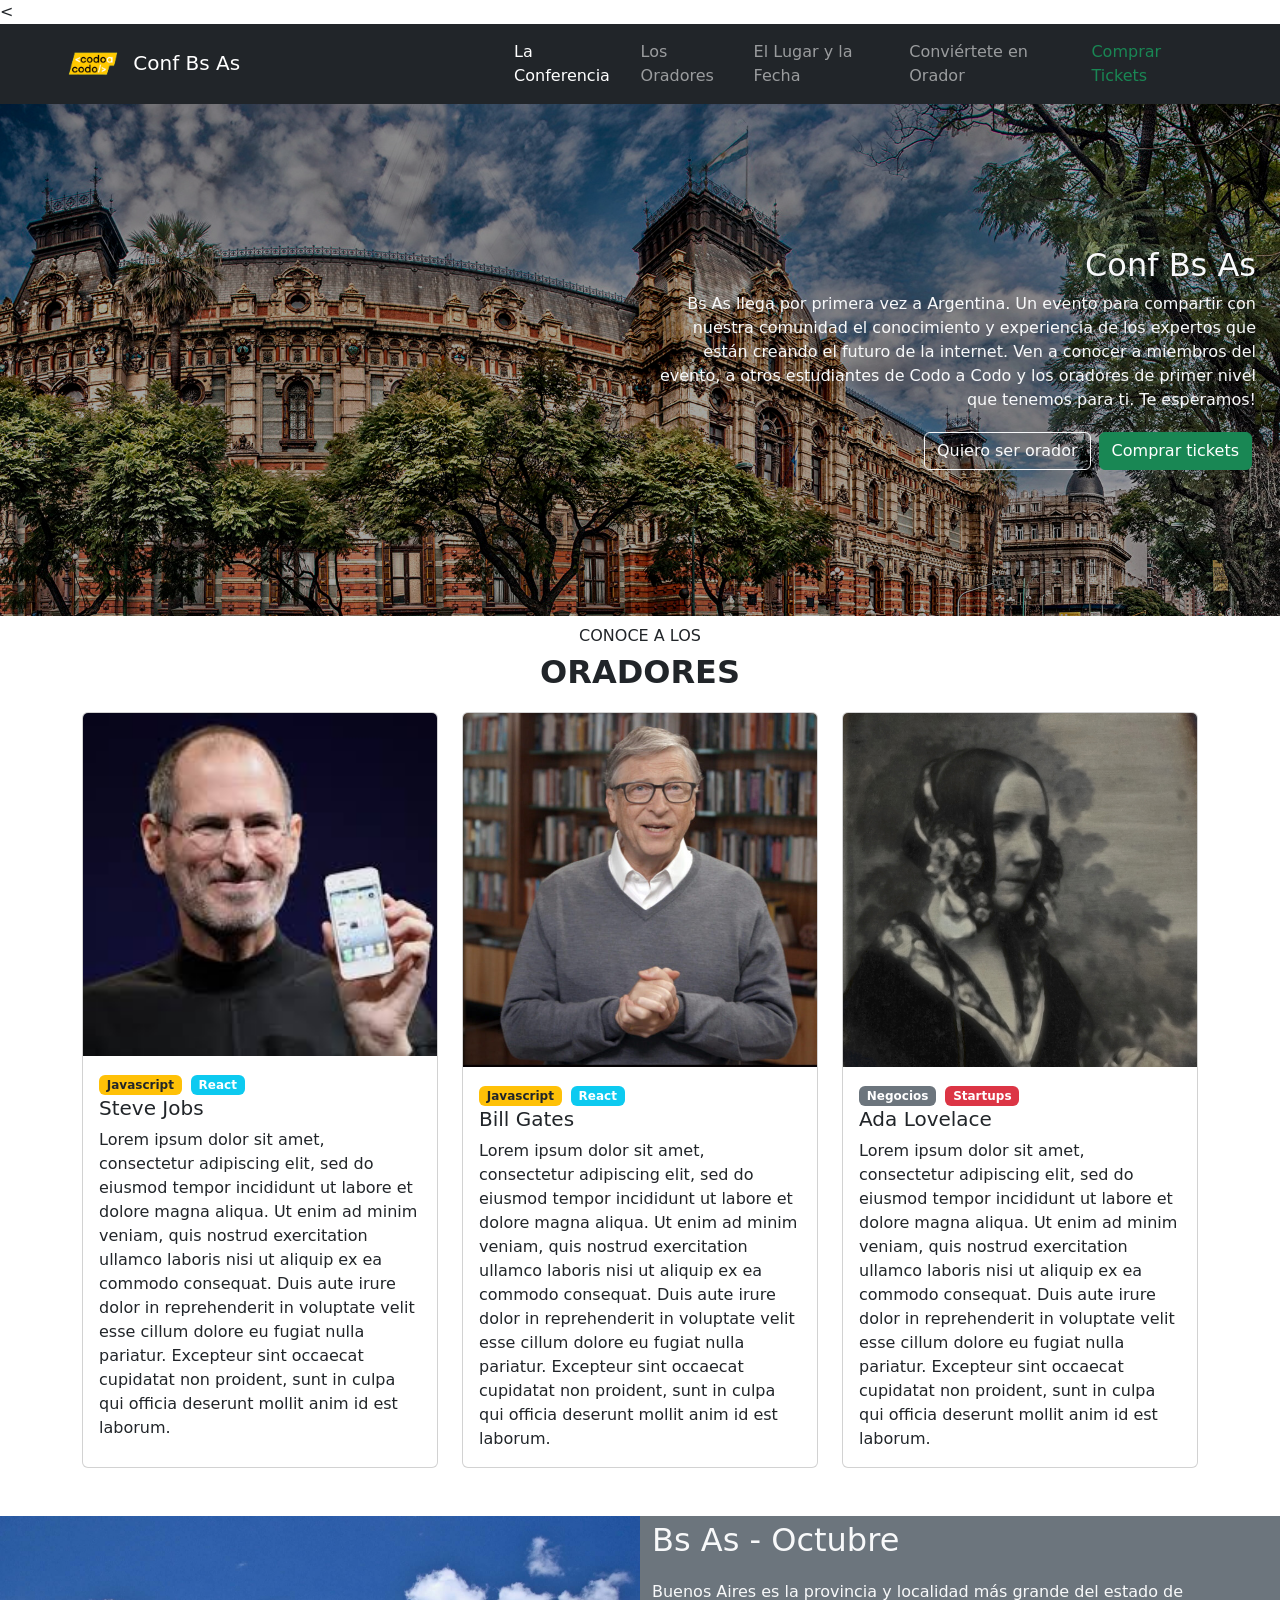
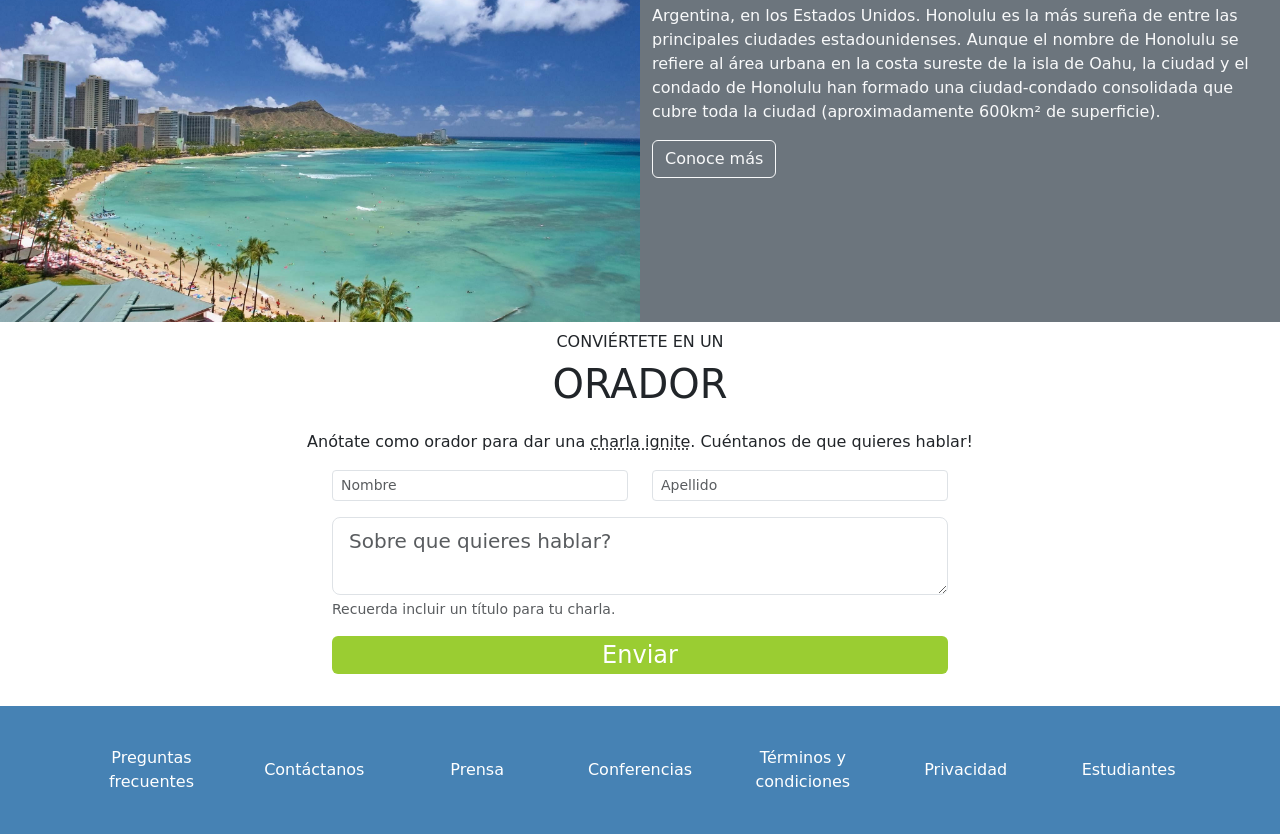
==== tp-integrador/tpIntegrador.html @ d785b854 "cambio de nombre a una carpeta" ====
<<!DOCTYPE html>
<html>
<head>
    <meta charset="utf-8">
    <meta name="viewport" content="width=device-width, initial-scale=1">
    <meta name="author" content="Marcos Daniel Saguier">
    <!-- Bootstrap CSS -->
    <link href="https://cdn.jsdelivr.net/npm/bootstrap@5.1.1/dist/css/bootstrap.min.css" rel="stylesheet" integrity="sha384-F3w7mX95PdgyTmZZMECAngseQB83DfGTowi0iMjiWaeVhAn4FJkqJByhZMI3AhiU" crossorigin="anonymous">
    <link rel="stylesheet" href="css/style.css">
    <title>Buenos Aires - Conf</title>
</head>
<body>
    <nav class="navbar navbar-expand-lg navbar-dark bg-dark">
        <div class="container-fluid mx-lg-5">
            <div>
                <button class="navbar-toggler" type="button" data-bs-toggle="collapse" data-bs-target="#listaHamburguesa">
                    <span class="navbar-toggler-icon"></span>
                </button>
                <!--Fin Boton hamburguesa -->
                <!--Inicio Logo -->
                <a class="navbar-brand" href="#">
                    <img src="img/codoacodo.png" alt="logo codo a codo" class="img-fluid" width="15%" height="15%">
                    Conf Bs As
                </a>
            </div>
            <div class="collapse navbar-collapse justify-content-end" id="listaHamburguesa">
                <ul class="navbar-nav">
                    <li class="nav-item">
                        <a class="nav-link active" aria-current="page" href="#">La Conferencia</a>
                    </li>
                    <li class="nav-item">
                        <a class="nav-link" href="#">Los Oradores</a>
                    </li>
                    <li class="nav-item">
                        <a class="nav-link" href="#">El Lugar y la Fecha</a>
                    </li>
                    <li class="nav-item">
                        <a class="nav-link" href="#">Conviértete en Orador</a>
                    </li>
                    <li class="nav-item">
                        <a class="nav-link text-success" href="#">Comprar Tickets</a>
                    </li>
                </ul>
            </div>
        </div>
    </nav>
    <div class="carousel slide carousel-fade" data-bs-ride="carousel">
        <!-- Inicio texto -->
        <div class="container-fluid delante-opaco">
            <div class="container w-50 h-100 float-end d-flex">
                <div class="my-auto">
                    <h1 class="text-light fs-2 text-end w-100">Conf Bs As</h1>
                    <p class="text-light fs-6 text-end d-none d-md-block">Bs As llega por primera vez a Argentina. Un
                        evento para
                        compartir con
                        nuestra comunidad
                        el
                        conocimiento y experiencia de los expertos que están creando el futuro de la internet.
                        Ven a
                        conocer a miembros del evento, a otros estudiantes de Codo a Codo y los oradores de
                        primer
                        nivel que tenemos para ti. Te esperamos!</p>
                    <button type="button" class="btn btn-success float-end m-1">Comprar tickets</button>
                    <button type="button" class="btn btn-outline-light float-end m-1">Quiero ser orador</button>
                </div>
            </div>
        </div>
        <div class="carousel-inner fondo">
            <div class="carousel-item active carousel-item-start" data-bs-interval="400">
                <img src="img/ba1.jpg" class="d-block w-100" alt="Palacio de Aguas Corrientes">
            </div>
            <div class="carousel-item carousel-item-next carousel-item-start" data-bs-interval="400">
                <img src="img/ba2.jpg" class="d-block w-100" alt="Plaza de San Juan">
            </div>
            <div class="carousel-item" data-bs-interval="400">
                <img src="img/ba3.jpg" class="d-block w-100" alt="Obelisco de Buenos Aires">
            </div>
        </div>
    </div>
    <div class="container text-center text-uppercase">
        <p class="fs-6 mt-2">Conoce a los<br>
            <span class="fs-2 fw-bold">Oradores</span>
        </p>
    </div>
    <!-- Fin Titulo -->
    <!-- Inicio Cards -->
    <div class="container">
        <div class="row mb-5">
            <div class="col-md-4">
                <div class="card h-100">
                    <img class="card-img-top" src="img/steve.jpg" alt="Steve Jobs">
                    <div class="card-body">
                        <span class="badge bg-warning text-dark me-1">Javascript</span>
                        <span class="badge bg-info">React</span>
                        <h5 class="card-title">Steve Jobs</h5>
                        <p class="card-text">Lorem ipsum dolor sit amet, consectetur adipiscing elit, sed do eiusmod
                            tempor incididunt ut labore et dolore magna aliqua. Ut enim ad minim veniam, quis nostrud
                            exercitation ullamco laboris nisi ut aliquip ex ea commodo consequat. Duis aute irure dolor
                            in reprehenderit in voluptate velit esse cillum dolore eu fugiat nulla pariatur. Excepteur
                            sint occaecat cupidatat non proident, sunt in culpa qui officia deserunt mollit anim id est
                            laborum.</p>
                    </div>
                </div>
            </div>
            <div class="col-md-4">
                <div class="card">
                    <img class="card-img-top w-100" src="img/bill.jpg" alt="Bill Gates">
                    <div class="card-body">
                        <span class="badge bg-warning text-dark me-1">Javascript</span>
                        <span class="badge bg-info">React</span>
                        <h5 class="card-title">Bill Gates</h5>
                        <p class="card-text">Lorem ipsum dolor sit amet, consectetur adipiscing elit, sed do eiusmod
                            tempor incididunt ut labore et dolore magna aliqua. Ut enim ad minim veniam, quis nostrud
                            exercitation ullamco laboris nisi ut aliquip ex ea commodo consequat. Duis aute irure dolor
                            in reprehenderit in voluptate velit esse cillum dolore eu fugiat nulla pariatur. Excepteur
                            sint occaecat cupidatat non proident, sunt in culpa qui officia deserunt mollit anim id est
                            laborum.
                        </p>
                    </div>
                </div>
            </div>
            <div class="col-md-4">
                <div class="card">
                    <img class="card-img-top w-100" src="img/ada.jpeg" alt="Ada Lovelace">
                    <div class="card-body">
                        <span class="badge bg-secondary me-1">Negocios</span>
                        <span class="badge bg-danger">Startups</span>
                        <h5 class="card-title">Ada Lovelace</h5>
                        <p class="card-text">Lorem ipsum dolor sit amet, consectetur adipiscing elit, sed do eiusmod
                            tempor incididunt ut labore et dolore magna aliqua. Ut enim ad minim veniam, quis nostrud
                            exercitation ullamco laboris nisi ut aliquip ex ea commodo consequat. Duis aute irure dolor
                            in reprehenderit in voluptate velit esse cillum dolore eu fugiat nulla pariatur. Excepteur
                            sint occaecat cupidatat non proident, sunt in culpa qui officia deserunt mollit anim id est
                            laborum.
                        </p>
                    </div>
                </div>
            </div>
        </div>
    </div>
    <div class="container-fluid mt-0">
        <div class="row">
            <div class="col-6 g-0">
                <img src="img/honolulu.jpg" alt="honolulu" class="img-fluid">
            </div>
            <div class="col-6 bg-secondary">
                <p class="text-light fs-2 text-start w-100">Bs As - Octubre</p>
                <p class="text-light fw-light text-start d-none d-lg-block">Buenos Aires es la provincia y localidad más
                    grande del estado de Argentina, en los Estados Unidos. Honolulu es la más sureña de entre las
                    principales ciudades estadounidenses. Aunque el nombre de Honolulu se refiere al área urbana en la
                    costa sureste de la isla de Oahu, la ciudad y el condado de Honolulu han formado una ciudad-condado
                    consolidada que cubre toda la ciudad (aproximadamente 600km² de superficie).</p>
                <button type="button" class="btn btn-outline-light">Conoce más</button>
            </div>
        </div>
    </div>
    <div class="container text-center">
        <p class="fs-6 mt-2 text-uppercase">conviértete en un<br>
            <span class="fs-1">orador</span>
        </p>
        <p class="fs-6">Anótate como orador para dar una <span class="subrayado-punteado">charla ignite</span>.
            Cuéntanos de que quieres hablar!</p>
    </div>
    <div class="container w-50">
        <form>
            <div class="row">
                <div class="col-sm-12 col-md-6 mb-3">
                    <input type="text" class="form-control form-control-sm" id="nombre" placeholder="Nombre" required="">
                </div>
                <div class="col-sm-12 col-md-6 mb-3">
                    <input type="text" class="form-control form-control-sm" id="apellido" placeholder="Apellido" required="">
                </div>
                <div class="col-12">
                    <textarea class="form-control form-control-lg" id="hablaraDe" placeholder="Sobre que quieres hablar?" required=""></textarea>
                    <div class="form-text">Recuerda incluir un título para tu charla.</div>
                </div>
            </div>
            <button type="submit" class="btn verde w-100 fs-4 p-0 my-3">Enviar</button>
        </form>
    </div>
    <footer class="container-fluid azul">
        <div class="container h-100">
            <div class="row h-100 text-center text-light align-items-center justify-content-center">
                <div class="col"><a href="#">Preguntas frecuentes</a></div>
                <div class="col"><a href="#">Contáctanos</a></div>
                <div class="col"><a href="#">Prensa</a></div>
                <div class="col"><a href="#">Conferencias</a></div>
                <div class="col"><a href="#">Términos y condiciones</a></div>
                <div class="col"><a href="#">Privacidad</a></div>
                <div class="col"><a href="#">Estudiantes</a></div>
            </div>
        </div>
    </footer>
    <script src="https://cdn.jsdelivr.net/npm/bootstrap@5.1.1/dist/js/bootstrap.bundle.min.js" integrity="sha384-/bQdsTh/da6pkI1MST/rWKFNjaCP5gBSY4sEBT38Q/9RBh9AH40zEOg7Hlq2THRZ" crossorigin="anonymous"></script>


</body>

</html>
---- tp-integrador/css/style.css ----
.carousel-inner {
    max-height: 40vmax;
}

.delante-opaco {
    position: absolute;
    width: 100%;
    height: 100%;
    background-color: rgba(0, 0, 0, 0.35);
    z-index: 1;
}

.fondo {
    position: relative;
    z-index: 0;
}

.badge {
    font-weight: bold;
}

.subrayado-punteado {

    text-decoration-line: underline;
    text-decoration-style: dotted;
}

.verde {
    background-color: yellowgreen;
    color: white;
}

.verde:hover {
    background-color: green;
    color: white;
}

.azul {
    background-color: steelblue;
    height: 8em;
}

footer a {
    text-decoration: none;
    color: white;
}
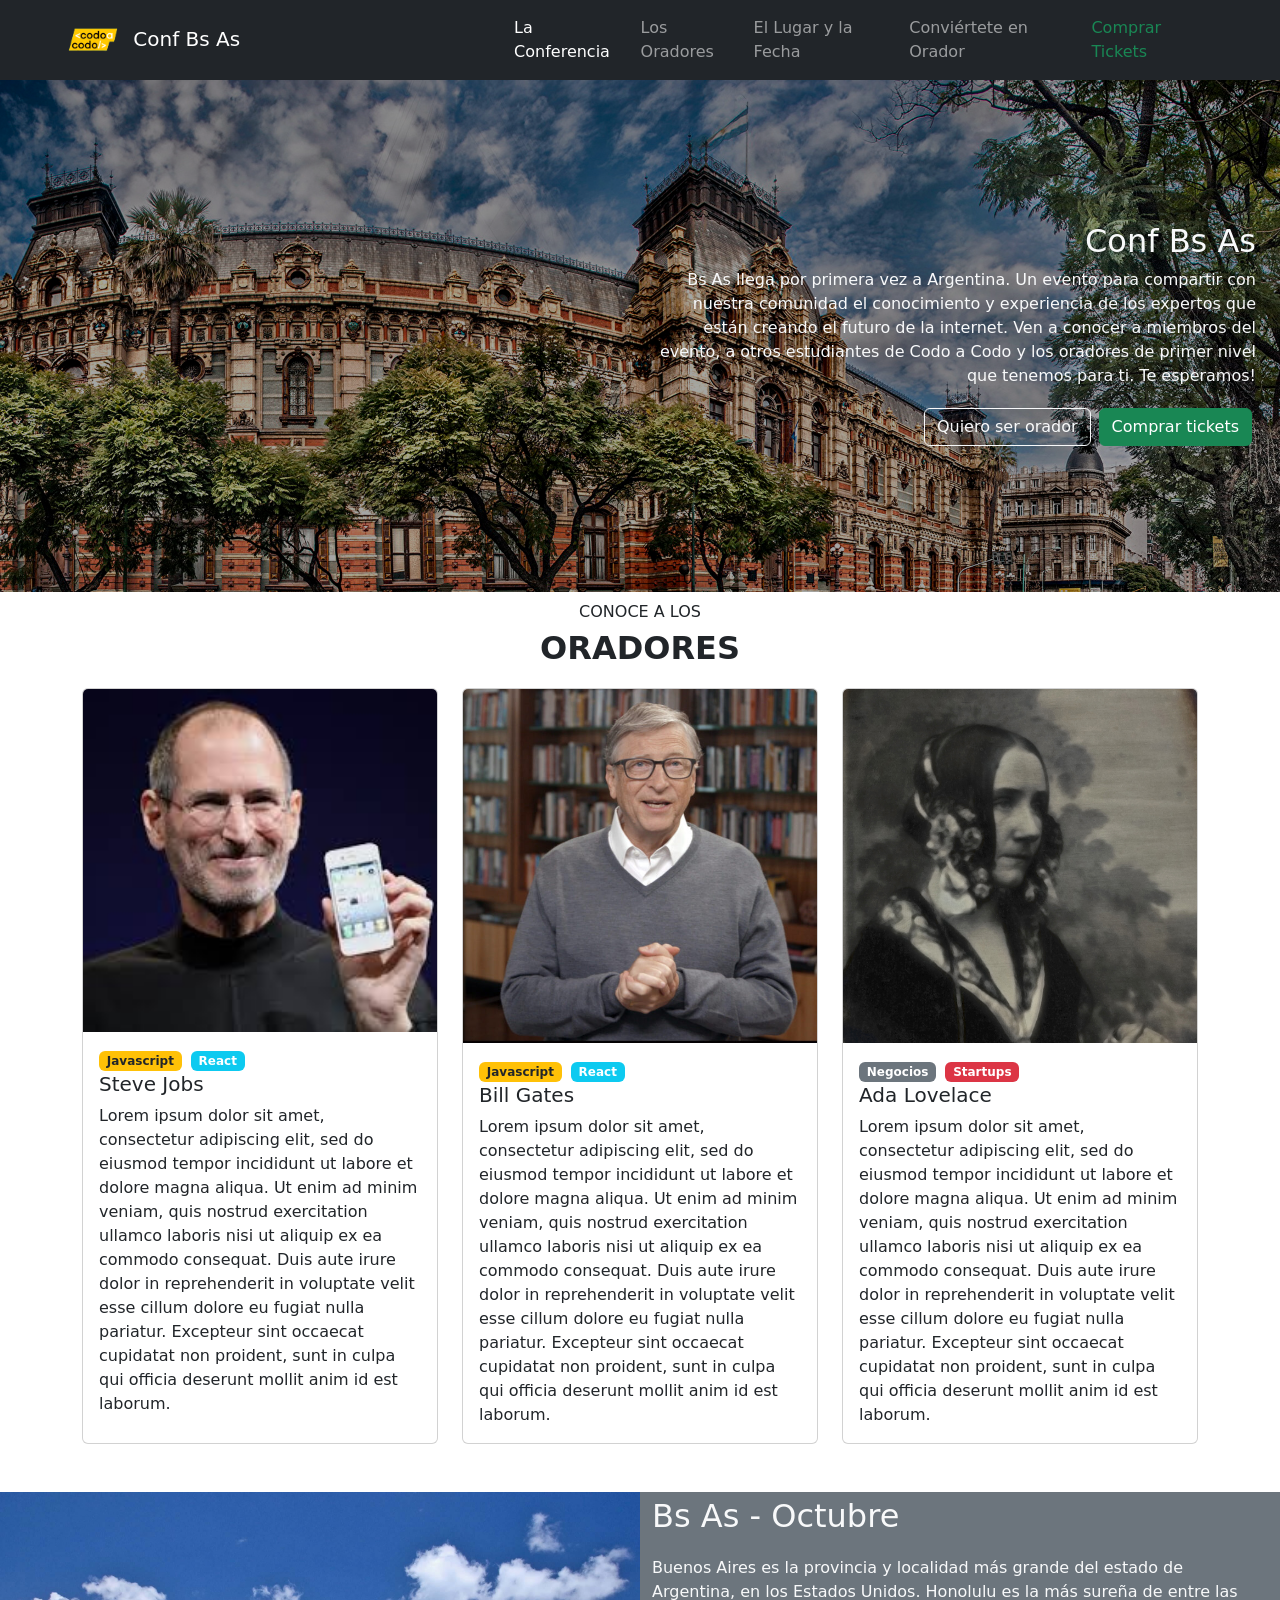
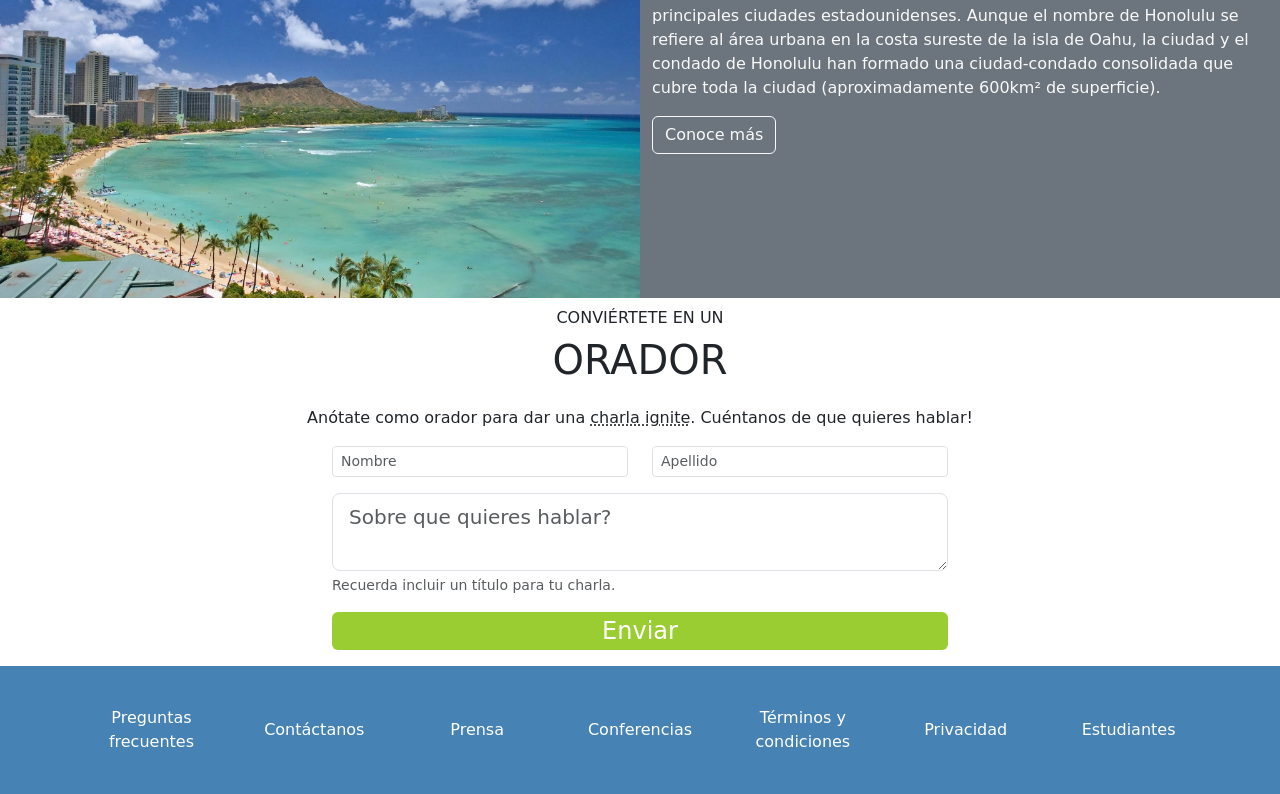
==== commit a1fb5b54: "actualizacion integrador js añadiendo archivos para el integrador de javascript" ====
--- a/tp-integrador/tpIntegrador.html
+++ b/tp-integrador/tpIntegrador.html
@@ -1,11 +1,9 @@
 
-<<!DOCTYPE html>
+<!DOCTYPE html>
 <html>
 <head>
     <meta charset="utf-8">
     <meta name="viewport" content="width=device-width, initial-scale=1">
-    <meta name="author" content="Marcos Daniel Saguier">
-    <!-- Bootstrap CSS -->
     <link href="https://cdn.jsdelivr.net/npm/bootstrap@5.1.1/dist/css/bootstrap.min.css" rel="stylesheet" integrity="sha384-F3w7mX95PdgyTmZZMECAngseQB83DfGTowi0iMjiWaeVhAn4FJkqJByhZMI3AhiU" crossorigin="anonymous">
     <link rel="stylesheet" href="css/style.css">
     <title>Buenos Aires - Conf</title>
@@ -17,8 +15,6 @@
                 <button class="navbar-toggler" type="button" data-bs-toggle="collapse" data-bs-target="#listaHamburguesa">
                     <span class="navbar-toggler-icon"></span>
                 </button>
-                <!--Fin Boton hamburguesa -->
-                <!--Inicio Logo -->
                 <a class="navbar-brand" href="#">
                     <img src="img/codoacodo.png" alt="logo codo a codo" class="img-fluid" width="15%" height="15%">
                     Conf Bs As
@@ -39,14 +35,13 @@
                         <a class="nav-link" href="#">Conviértete en Orador</a>
                     </li>
                     <li class="nav-item">
-                        <a class="nav-link text-success" href="#">Comprar Tickets</a>
+                        <a class="nav-link text-success" href="./layouts/tickets.html">Comprar Tickets</a>
                     </li>
                 </ul>
             </div>
         </div>
     </nav>
     <div class="carousel slide carousel-fade" data-bs-ride="carousel">
-        <!-- Inicio texto -->
         <div class="container-fluid delante-opaco">
             <div class="container w-50 h-100 float-end d-flex">
                 <div class="my-auto">
@@ -61,7 +56,7 @@
                         conocer a miembros del evento, a otros estudiantes de Codo a Codo y los oradores de
                         primer
                         nivel que tenemos para ti. Te esperamos!</p>
-                    <button type="button" class="btn btn-success float-end m-1">Comprar tickets</button>
+                    <a type="button" class="btn btn-success float-end m-1" href="./layouts/tickets.html">Comprar tickets</a>
                     <button type="button" class="btn btn-outline-light float-end m-1">Quiero ser orador</button>
                 </div>
             </div>
@@ -83,8 +78,6 @@
             <span class="fs-2 fw-bold">Oradores</span>
         </p>
     </div>
-    <!-- Fin Titulo -->
-    <!-- Inicio Cards -->
     <div class="container">
         <div class="row mb-5">
             <div class="col-md-4">
